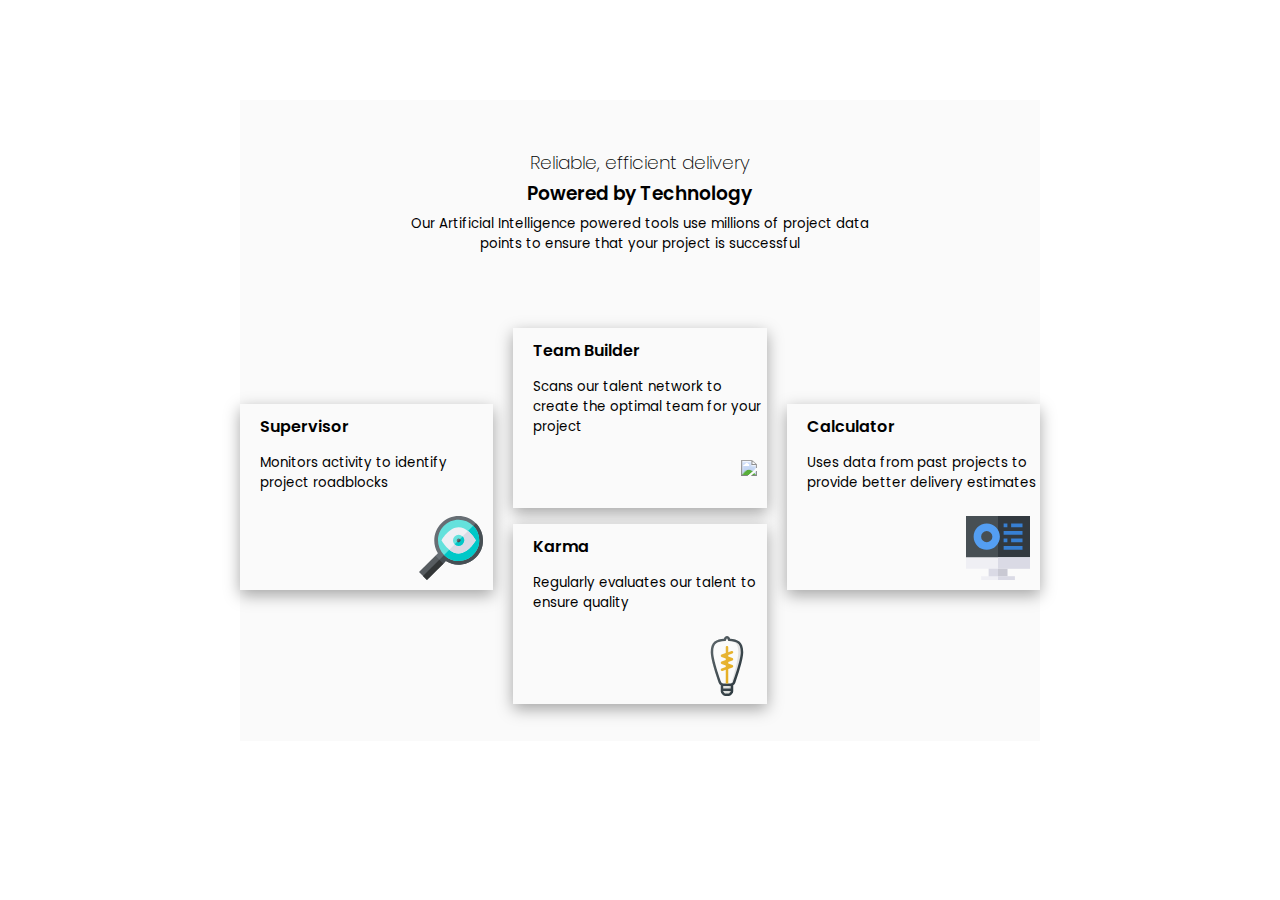
==== cards/index.html @ cfa867b2 "Cards feacture" ====
<!DOCTYPE html>
<html>
    <head>
        <meta charset="UTF-8"/>
        <title>Cards feactures</title>
        <link rel="stylesheet" href="_estilo/estilo.css">
    </head>
    <body>
        <session id="Cards">
            <div id="cabecalho" class="formatacao3">
                <h2>Reliable, efficient delivery</h2>
                <h1>Powered by Technology</h1>

                <p>Our Artificial Intelligence powered tools use millions of project data<br> points 
                to ensure that your project is successful</p>
            </div>

            <div id="caixa1" class="formatacao3">
                <h1>Team Builder</h1>
                <p>Scans our talent network to create the optimal team for your project</p>
                <img src="_images/icon-team-builder.SVG"/>
            </div>
            

            <div id="caixa2" class="formatacao3">
                <h1>Supervisor</h1>
                <p>Monitors activity to identify project roadblocks</p>
                <img src="_images/icon-supervisor.svg"/>
            </div>
            

            <div id="caixa3" class="formatacao3">
                <h1>Calculator</h1>
                <p>Uses data from past projects to provide better delivery estimates</p>
                <img src="_images/icon-calculator.svg"/>
            </div>
            
            
            <div id="caixa4" class="formatacao3">
                <h1>Karma</h1>
                <p>Regularly evaluates our talent to ensure quality</p>
                <img src="_images/lampada.svg" height="60"/>
            </div>
            
        </session>


</body>
</html>
---- cards/_estilo/estilo.css ----
@charset "UTF-8";
@import url('https://fonts.googleapis.com/css2? family = Poppins & display = swap');
@import url('https://fonts.googleapis.com/css2?family=Poppins:wght@200&display=swap');
@import url('https://fonts.googleapis.com/css2?family=Poppins:wght@600&display=swap');


session#Cards {
    display: grid;
    grid-template-columns: 1fr 1fr 1fr;
    grid-template-rows: 0.5fr 0.3fr 0.3fr 0.6fr;
    background-color: rgb(250, 250, 250);
    max-width: 800px;
    margin: 100px auto;
    grid-gap: 20px 20px;
}
div#cabecalho {
    grid-column-start: 1;
    grid-column-end: 4;
    padding: 40px;
    text-align: center;
}
div#cabecalho h1, h2 {
    line-height: 15px;
}




div#caixa1 {
    max-height: 180px;
    max-width: 246px;
    
    grid-column-start: 2;
    grid-column-end: 3;
    grid-row-start: 2;
    grid-row-end: 4;
    margin-top: 0px;
    box-shadow: rgba(0, 0, 0, 0.35) 0px 5px 15px;

}
div#caixa2 {
    max-height: 250px;
    max-width: 246px;

    grid-column-start: 1;
    grid-column-end: 2;
    grid-row-start: 3;
    box-shadow: rgba(0, 0, 0, 0.35) 0px 5px 15px;
}
div#caixa3 {
    max-height: 250px;
    max-width: 246px;

    grid-column-start: 3;
    grid-column-end: 4;
    grid-row-start: 3;
    box-shadow: rgba(0, 0, 0, 0.35) 0px 5px 15px;
}
div#caixa4 {
    max-height: 180px;
    max-width: 246px;

    grid-column-start: 2;
    grid-column-end: 3;
    grid-row-start: 3;
    grid-row-end: 5;
    margin-top: 120px;
    margin-bottom: 0px;
    box-shadow: rgba(0, 0, 0, 0.35) 0px 5px 15px;
}




.formatacao3 { 
    background-color: rgb(250, 250, 250);
    font-family: 'Poppins', sans-serif;
    text-align: initial;
    padding-left: 20px;
}
.formatacao3 h1 {
    font-size: 12pt;
    font-weight: 600;
}
.formatacao3 p {
    font-size: 10pt;
}
.formatacao3 img {
    display: block;
    float: right;
    padding: 10px;
}

div#cabecalho h1 {
    font-size: 14pt;
}
div#cabecalho h2 {
    padding: 0px;
    font-size: 14pt;
    font-weight: 200;
}


/* RESPONSIVE */

@media (max-width: 734px) {
    session#Cards {
        grid-template-columns: 1fr;
        grid-template-rows: 1fr 1fr 1fr 1fr 1fr;
        margin: 0 auto;
        justify-items: center;
        align-items: center;
    }
    div#cabecalho {
        grid-column-start: 1;
        grid-column-end: 2;
        grid-row-start: 1;
    }
    div#caixa1 {
        grid-column-start: 1;
        grid-row-start: 2;
        grid-column-end: 2;
        grid-row-end: 2;
        margin: 0px;
        
    }
    div#caixa2 {
        grid-column-start: 1;
        grid-column-end: 2;
        grid-row-start: 3;
        grid-row-end: 3;
    }
    div#caixa3 {
        grid-column-start: 1;
        grid-column-end: 2;
        grid-row-start: 4;
        grid-row-end: 4;
    }
    div#caixa4 {
        grid-column-start: 1;
        grid-column-end: 2;
        grid-row-start: 5;
        grid-row-end: 5;
        margin: 0px;
    }
    
    }
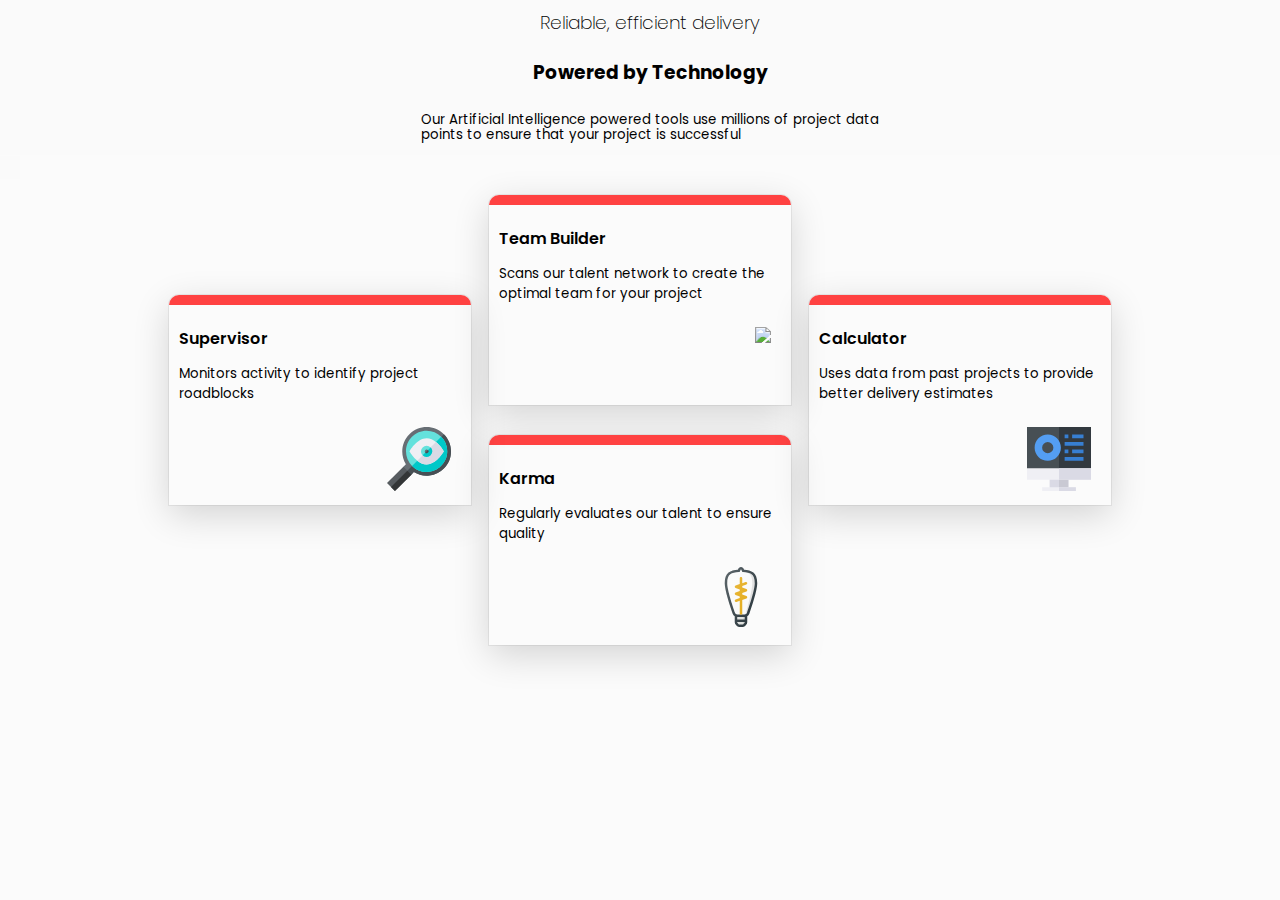
==== commit c73342bc: "Melhorias" ====
--- a/cards/index.html
+++ b/cards/index.html
@@ -2,48 +2,57 @@
 <html>
     <head>
         <meta charset="UTF-8"/>
+        <meta name="viewport" content="width=device-width, initial-scale=1.0">
         <title>Cards feactures</title>
         <link rel="stylesheet" href="_estilo/estilo.css">
     </head>
+    
     <body>
-        <session id="Cards">
-            <div id="cabecalho" class="formatacao3">
-                <h2>Reliable, efficient delivery</h2>
-                <h1>Powered by Technology</h1>
-
-                <p>Our Artificial Intelligence powered tools use millions of project data<br> points 
+        <header class="formatacao3">
+            <h2>Reliable, efficient delivery</h2>
+            <h3>Powered by Technology</h3>
+    
+            <p>Our Artificial Intelligence powered tools use millions of project data<br> points 
                 to ensure that your project is successful</p>
             </div>
+        </header>
 
-            <div id="caixa1" class="formatacao3">
-                <h1>Team Builder</h1>
-                <p>Scans our talent network to create the optimal team for your project</p>
-                <img src="_images/icon-team-builder.SVG"/>
+        <session id="Cards" class="formatacao3">
+            <div id="column">
+                <div class="caixa">
+                    <h1>Team Builder</h1>
+                    <p>Scans our talent network to create the optimal team for your project</p>
+                    <img src="_images/icon-team-builder.SVG"/>
+                </div>
+                
+                <div class="caixa">
+                    <h1>Karma</h1>
+                    <p>Regularly evaluates our talent to ensure quality</p>
+                    <img src="_images/lampada.svg" height="60"/>
+                </div>
             </div>
-            
 
-            <div id="caixa2" class="formatacao3">
-                <h1>Supervisor</h1>
-                <p>Monitors activity to identify project roadblocks</p>
-                <img src="_images/icon-supervisor.svg"/>
-            </div>
-            
 
-            <div id="caixa3" class="formatacao3">
-                <h1>Calculator</h1>
-                <p>Uses data from past projects to provide better delivery estimates</p>
-                <img src="_images/icon-calculator.svg"/>
+            <div id="row"> 
+                <div class="caixa">
+                    <h1>Supervisor</h1>
+                    <p>Monitors activity to identify project roadblocks</p>
+                    <img src="_images/icon-supervisor.svg"/>
+                </div>
+                    
+                <div class="caixa">
+                    <h1>Calculator</h1>
+                    <p>Uses data from past projects to provide better delivery estimates</p>
+                    <img src="_images/icon-calculator.svg"/>
+                </div>
             </div>
             
             
-            <div id="caixa4" class="formatacao3">
-                <h1>Karma</h1>
-                <p>Regularly evaluates our talent to ensure quality</p>
-                <img src="_images/lampada.svg" height="60"/>
-            </div>
+            
             
         </session>
 
 
-</body>
-</html>+    </body>
+</html>
+
--- a/cards/_estilo/estilo.css
+++ b/cards/_estilo/estilo.css
@@ -4,71 +4,31 @@
 @import url('https://fonts.googleapis.com/css2?family=Poppins:wght@600&display=swap');
 
 
-session#Cards {
-    display: grid;
-    grid-template-columns: 1fr 1fr 1fr;
-    grid-template-rows: 0.5fr 0.3fr 0.3fr 0.6fr;
-    background-color: rgb(250, 250, 250);
-    max-width: 800px;
-    margin: 100px auto;
-    grid-gap: 20px 20px;
+body {
+    background-color: rgb(251, 251, 251);
+    max-width: 100vmax;
+    max-height: 100vh;
+    margin: 0 auto;
 }
-div#cabecalho {
-    grid-column-start: 1;
-    grid-column-end: 4;
-    padding: 40px;
+
+header {
+    display: flex;
+    flex-direction: column;
+
+
+    align-items: center;
+    padding: 0px;
     text-align: center;
-}
-div#cabecalho h1, h2 {
     line-height: 15px;
 }
-
-
-
-
-div#caixa1 {
-    max-height: 180px;
-    max-width: 246px;
-    
-    grid-column-start: 2;
-    grid-column-end: 3;
-    grid-row-start: 2;
-    grid-row-end: 4;
-    margin-top: 0px;
-    box-shadow: rgba(0, 0, 0, 0.35) 0px 5px 15px;
-
+header h3 {
+    font-size: 14pt;
 }
-div#caixa2 {
-    max-height: 250px;
-    max-width: 246px;
-
-    grid-column-start: 1;
-    grid-column-end: 2;
-    grid-row-start: 3;
-    box-shadow: rgba(0, 0, 0, 0.35) 0px 5px 15px;
+header h2 {
+    padding: 0px;
+    font-size: 14pt;
+    font-weight: 200;
 }
-div#caixa3 {
-    max-height: 250px;
-    max-width: 246px;
-
-    grid-column-start: 3;
-    grid-column-end: 4;
-    grid-row-start: 3;
-    box-shadow: rgba(0, 0, 0, 0.35) 0px 5px 15px;
-}
-div#caixa4 {
-    max-height: 180px;
-    max-width: 246px;
-
-    grid-column-start: 2;
-    grid-column-end: 3;
-    grid-row-start: 3;
-    grid-row-end: 5;
-    margin-top: 120px;
-    margin-bottom: 0px;
-    box-shadow: rgba(0, 0, 0, 0.35) 0px 5px 15px;
-}
-
 
 
 
@@ -90,58 +50,42 @@
     float: right;
     padding: 10px;
 }
+.caixa {
+    width: 22vw;
+    height: 20vh;
 
-div#cabecalho h1 {
-    font-size: 14pt;
+    border-top: 10px rgb(255, 66, 66) solid;
+    border-top-left-radius: 10px; 
+    border-top-right-radius: 10px;
+    padding: 10px;
+    margin: 15px;
+    box-shadow: rgba(0, 0, 0, 0.16) 0px 10px 36px 0px, rgba(0, 0, 0, 0.06) 0px 0px 0px 1px;
 }
-div#cabecalho h2 {
-    padding: 0px;
-    font-size: 14pt;
-    font-weight: 200;
+
+
+
+session#cards {
+    margin: 0;
+    padding: 0;
 }
+
+div#row {
+    display: flex;
+    flex-direction: row;
+    margin-top: -380px;
+    justify-content: space-around;
+}
+
+div#column {
+    display: flex;
+    flex-direction: column;
+    align-items: center;
+
+}
+
 
 
 /* RESPONSIVE */
 
 @media (max-width: 734px) {
-    session#Cards {
-        grid-template-columns: 1fr;
-        grid-template-rows: 1fr 1fr 1fr 1fr 1fr;
-        margin: 0 auto;
-        justify-items: center;
-        align-items: center;
-    }
-    div#cabecalho {
-        grid-column-start: 1;
-        grid-column-end: 2;
-        grid-row-start: 1;
-    }
-    div#caixa1 {
-        grid-column-start: 1;
-        grid-row-start: 2;
-        grid-column-end: 2;
-        grid-row-end: 2;
-        margin: 0px;
-        
-    }
-    div#caixa2 {
-        grid-column-start: 1;
-        grid-column-end: 2;
-        grid-row-start: 3;
-        grid-row-end: 3;
-    }
-    div#caixa3 {
-        grid-column-start: 1;
-        grid-column-end: 2;
-        grid-row-start: 4;
-        grid-row-end: 4;
-    }
-    div#caixa4 {
-        grid-column-start: 1;
-        grid-column-end: 2;
-        grid-row-start: 5;
-        grid-row-end: 5;
-        margin: 0px;
-    }
-    
-    }
+}
